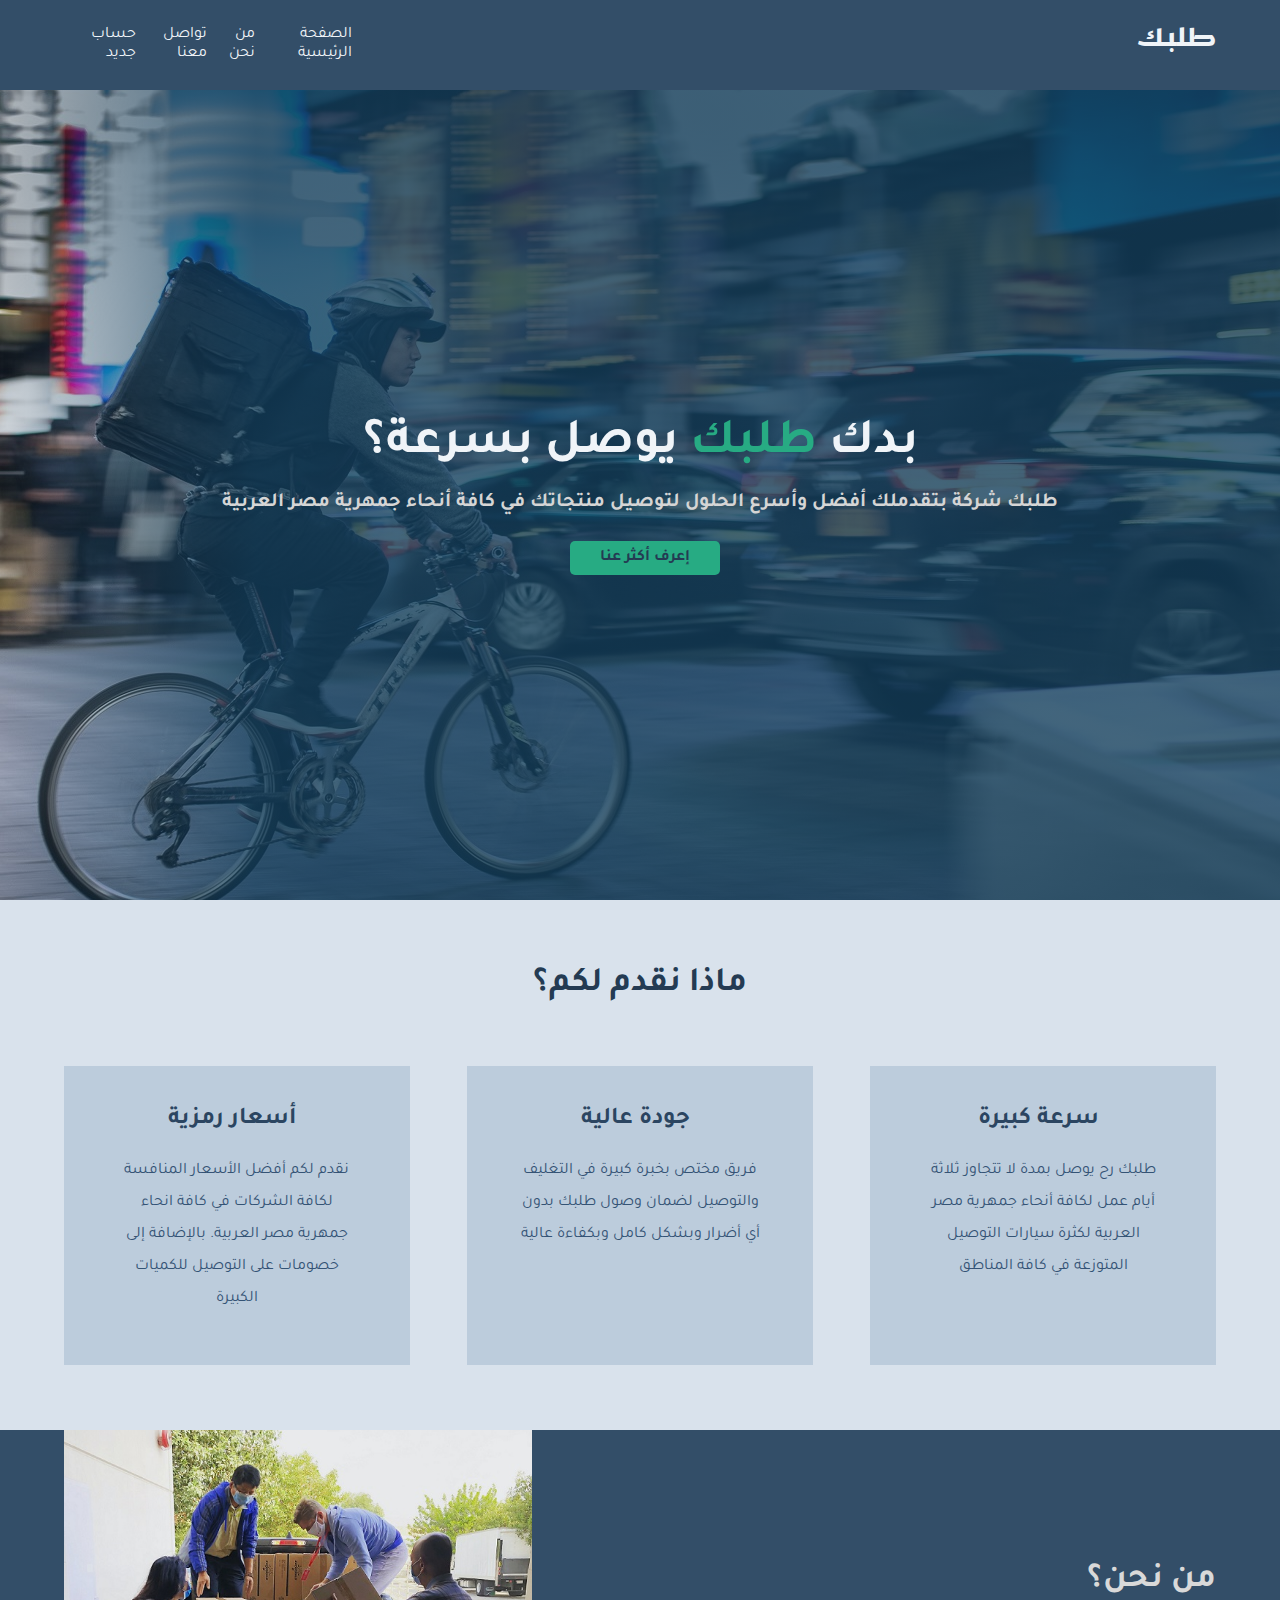
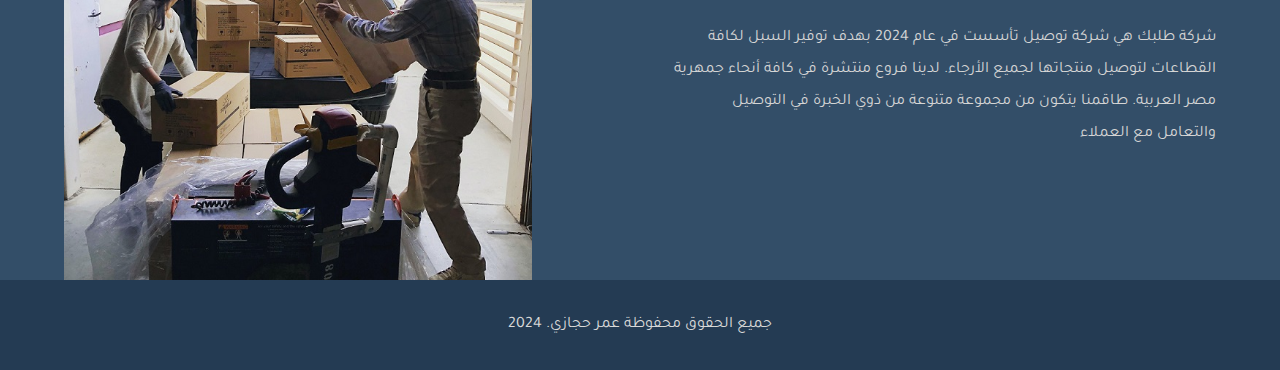
==== index.html @ 7c3dd83c "Add files via upload" ====
<!DOCTYPE html>
<html dir="rtl" lang="en">
  <head>
    <meta charset="UTF-8" />
    <meta name="viewport" content="width=device-width, initial-scale=1.0" />
    <meta property="og:title" content="طلبك" />
    <meta property="og:description" content="بنوصل طلبك لباب بيت عملاءك." />
    <meta property="og:image" content="https://i.ibb.co/tMDGsYd/og.jpg"/>

    <link rel="stylesheet" href="style.css" />
    
    <link rel="stylesheet" href="https://cdnjs.cloudflare.com/ajax/libs/font-awesome/5.15.1/css/all.min.css" integrity="sha512-+4zCK9k+qNFUR5X+cKL9EIR+ZOhtIloNl9GIKS57V1MyNsYpYcUrUeQc9vNfzsWfV28IaLL3i96P9sdNyeRssA==" crossorigin="anonymous" />
    <title>طلبك</title>
  </head>
  <body>
    <span class="up"><img class="up1" src="./images/up.png"></span>
    <div class="container">
      <div class="nav-container">
        <nav>
          <h3 class="logo">طلبك</h3>
          <ul>
            <li><a href="./index.html">الصفحة الرئيسية</a></li>
            <li><a href="#aboutus">من نحن</a></li>
            <li><a href="./Contact.html">تواصل معنا</a></li>
            <li><a href="./registration.html">حساب جديد</a></li>
          </ul>
        </nav>
      </div>
      <div class="hero">
        <div class="content">
          <h1>بدك <span> طلبك</span> يوصل بسرعة؟</h1>
          <h4>
            طلبك شركة بتقدملك أفضل وأسرع الحلول لتوصيل منتجاتك في كافة أنحاء
            جمهرية مصر العربية
          </h4>
          <a href="#qualities" class="btn">إعرف أكثر عنا</a>
        </div>
      </div>
      
      <section id="qualities">
        <h2>ماذا نقدم لكم؟</h2>
        <div class="qualities-container">

        <div class="quality">
          <div class="header-container">
            <i class="fas fa-tachometer-alt"></i>
            <h3>سرعة كبيرة</h3>
          </div>
          <p>
            طلبك رح يوصل بمدة لا تتجاوز ثلاثة أيام عمل لكافة أنحاء جمهرية مصر العربية لكثرة
            سيارات التوصيل المتوزعة في كافة المناطق
          </p>
        </div>
        <div class="quality">
          <div class="header-container">
            <i class="fas fa-star"></i>
            <h3>جودة عالية</h3>
          </div>
          <p>
            فريق مختص بخبرة كبيرة في التغليف والتوصيل لضمان وصول طلبك بدون أي
            أضرار وبشكل كامل وبكفاءة عالية
          </p>
        </div>
        <div class="quality">
          <div class="header-container">
            <i class="fas fa-money-bill-wave-alt"></i>
            <h3>أسعار رمزية</h3>
          </div>
          <p>
            نقدم لكم أفضل الأسعار المنافسة لكافة الشركات في كافة انحاء جمهرية مصر العربية.
            بالإضافة إلى خصومات على التوصيل للكميات الكبيرة
          </p>
        </div>
      </section>
      <div id='aboutus' class="about-container">
        <section class="about-us">
            <div class="about-content">
              <h2>من نحن؟</h2>
              <p>
                شركة طلبك هي شركة توصيل تأسست في عام 2024 بهدف توفير السبل لكافة
                القطاعات لتوصيل منتجاتها لجميع الأرجاء. لدينا فروع منتشرة في كافة
                أنحاء جمهرية مصر العربية. طاقمنا يتكون من مجموعة متنوعة من ذوي الخبرة في
                التوصيل والتعامل مع العملاء
              </p>
            </div>
            <img src="./images/who-are-we.jpg" alt="" />
        </div>
          </section>
      </div>
      <footer>
          <p>جميع الحقوق محفوظة عمر حجازي. 2024 </p>
      </footer>
    </div>
    <script src="script.js"></script>
  </body>
</html>
---- style.css ----
@import url("https://fonts.googleapis.com/css2?family=Kufam:wght@700&family=Tajawal:wght@400;700&display=swap");

* {
  margin: 0;
  padding: 0;
  box-sizing: border-box;
}

html {
  font-size: 10px;
  scroll-behavior: smooth;
}
body {
  font-family: "Tajawal", sans-serif;
  background: #d9e2ec;
  overflow-x: hidden;
}

h1 {
  font-size: 5rem;
  margin-bottom: 1rem;
  color: #f0f4f8;
}

h1 span {
  color: #27ab83;
}

h2 {
  color: #243b53;
  font-size: 3.4rem;
  margin-bottom: 1rem;
}

h3 {
  color: #2b4561;
  font-size: 2.4rem;
  margin-bottom: 1rem;
}
h4 {
  font-size: 2rem;
  width: 40%;
  line-height: 1.8;
  margin-bottom: 2rem;
  color: #d5d5d5;
}

p {
  font-size: 1.6rem;
  color: #345375;
  line-height: 2;
}

/* Nav Section */
.nav-container {
  background: #334e68;
  color: #f0f4f8;
}

nav {
  width: 90%;
  max-width: 1366px;
  margin: 0 auto;
  display: flex;
  justify-content: space-between;
  align-items: center;
  min-height: 10vh;
  font-size: 1.6rem;
}

nav .logo {
  font-family: "Kufam", cursive;
  font-weight: bold;
  flex: 3;
  color: #f0f4f8;
}

nav ul {
  display: flex;
  list-style-type: none;
  justify-content: space-between;
  flex: 1;
}

nav ul li a {
  color: #f0f4f8;
  text-decoration: none;
}

/* Hero Section */

.hero {
  height: 90vh;
  position: relative;
}

.hero::after {
  content: "";
  position: absolute;
  top: 0;
  left: 0;
  bottom: 0;
  z-index: -1;
  right: 0;
  background-image: linear-gradient(
      90deg,
      rgba(51, 78, 104, 0.2) 0%,
      rgba(20, 63, 92, 0.8) 20%
    ),
    url("./images/background.jpg");

  animation: herobg 3s ease-in;
  background-position: center;
}

.content {
  width: 90%;
  max-width: 1366px;
  margin: 0 auto;
  display: flex;
  flex-direction: column;
  justify-content: center;
  align-items: flex-start;
  height: 90vh;
}

.btn {
  font-family: inherit;
  font-size: 1.6rem;
  font-weight: bold;
  padding: 0.75rem 3rem;
  border-radius: 0.5rem;
  border: none;
  color: #243b53;
  background: #27ab83;
  text-decoration: none;
}

.btn:hover {
  background: #239673;
}

.btn:active {
  scale: 0.98;
}

/* Qualities Section */
#qualities {
  width: 90%;
  max-width: 1366px;
  margin: 4rem auto;
  height: 100%;
  min-height: 50vh;
  display: flex;
  flex-direction: column;
  justify-content: center;
  text-align: center;
}

.qualities-container {
  display: flex;
  justify-content: space-between;
  grid-gap: 2rem;
  padding-top: 5rem;
}

.quality {
  background: #bcccdc;
  padding: 4rem 0;
  width: 30%;
}

.quality p {
  text-align: center;
  width: 70%;
  margin: 1rem auto;
}

.header-container {
  display: flex;
  align-items: center;
  justify-content: center;
}

i {
  color: #27ab83;
  font-size: 2.4rem;
  margin-left: 1rem;
  opacity: 0.7;
}

/* About us */

.about-container {
  background: #334e68;
}
.about-us {
  width: 90%;
  max-width: 1366px;
  margin: 0 auto;
  height: 50vh;
  display: flex;
  justify-content: space-between;
}

.about-us img {
  width: 100%;
  height: 100%;
}

.about-us .about-content {
  display: flex;
  flex-direction: column;
  justify-content: center;
}

.about-content h2 {
  color: #d9d9d9;
}
.about-content p {
  margin-top: 1rem;
  width: 80%;
  color: #d5d5d5;
}

/* Contact us */

.contact-us {
  width: 90%;
  max-width: 1366px;
  margin: 5rem auto 0 auto;
  height: 100%;
  padding: 2rem 0;
  text-align: center;
}

form {
  display: flex;
  flex-direction: column;
  padding: 5rem 0;
  width: 100%;
  align-items: center;
}

form .btn {
  width: 100px;
  text-align: center;
}

label,
input,
textarea,
.btn {
  font-family: inherit;
  font-size: 1.6rem;
}

label,
input,
textarea {
  margin-bottom: 1.5rem;
}

input,
textarea {
  width: 80%;
  border-radius: 1rem;
  border: none;
  outline: none;
  padding: 0.75rem 2rem;
}
.contact-us {
  text-align: center;
}

textarea {
  resize: vertical;
}

/* Footer */
footer {
  background: #243b53;
  display: flex;
  justify-content: center;
  align-items: center;
  height: 10vh;
}

footer p {
  color: #d9d9d9;
}

@keyframes herobg {
  from {
    transform: scale(1.2);
  }
  to {
    transform: scale(1);
  }
}

/* Responsive Design */

@media (max-width: 1400px) {
  .hero .content {
    align-items: center;
    text-align: center;
  }
  .hero h4 {
    width: 100%;
  }

  .hero::after {
    animation: none;
  }
}
@media (max-width: 1042px) {
  html {
    font-size: 10px;
  }

  nav ul {
    flex-direction: column;
  }
  nav ul li {
    margin: 0.5rem 0;
  }

  .qualities-container {
    flex-wrap: wrap;
  }
  .quality {
    width: 100%;
  }
}

@media (max-width: 752px) {
  html {
    font-size: 8px;
  }

  .about-us img {
    display: none;
  }
  .about-content {
    justify-content: center;
    align-items: center;
    text-align: center;
  }
}

@media (min-width: 1400px) {
  input,
  textarea {
    width: 40%;
  }
}

.up{
  display: none;
 position: fixed;
 bottom:20px;
 right: 20px;
 cursor: pointer;
}

.show{
  display: block;
}
.up1{
  width: 40px;
  height: 40px;
  object-fit: cover; 
}

form {
  background-color: white;
  padding: 20px;
  border: 1px solid #ccc;
  border-radius: 5px;
  max-width: 500px;
  margin: 0 auto;
}

label {
  display: block;
  margin-bottom: 5px;
}

input[type="text"],
input[type="email"],
input[type="tel"] {
  width: 100%;
  padding: 10px;
  border: 1px solid #ccc;
  border-radius: 3px;
}

input[type="password"] {
  /* Same styles as text inputs, but hide characters as typed */
  width: 100%;
  padding: 10px;
  border: 1px solid #ccc;
  border-radius: 3px;
  /* Hide characters with asterisk */
  -webkit-text-security: disc;
}

input[type="checkbox"] {
  vertical-align: middle;
  margin-right: 5px;
}

a {
  color: #333;
  text-decoration: none;
  margin-left: 10px;
}

a:hover {
  color: #666;
}

button {
  background-color: #4CAF50;
  color: white;
  padding: 10px 20px;
  border: none;
  border-radius: 5px;
  cursor: pointer;
  margin-top: 10px;
}

button:hover {
  background-color: #3e8e41;
}
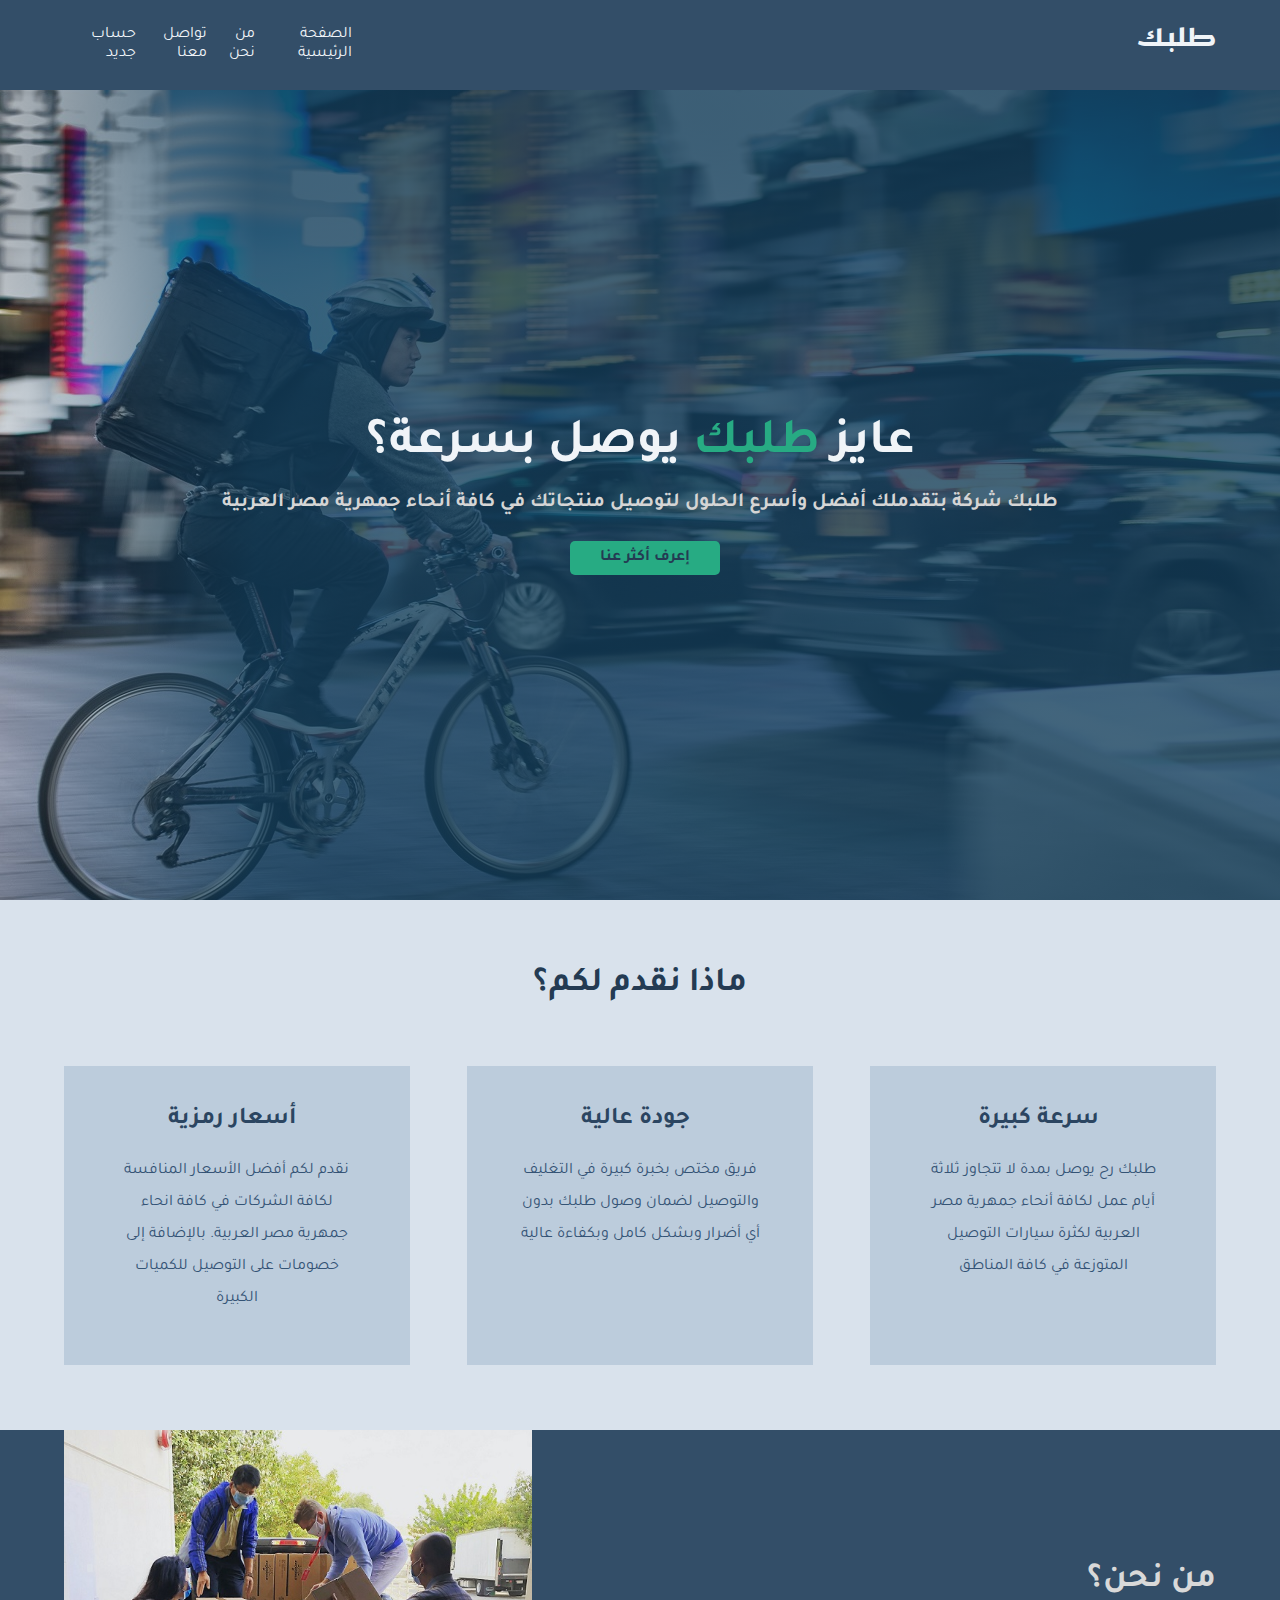
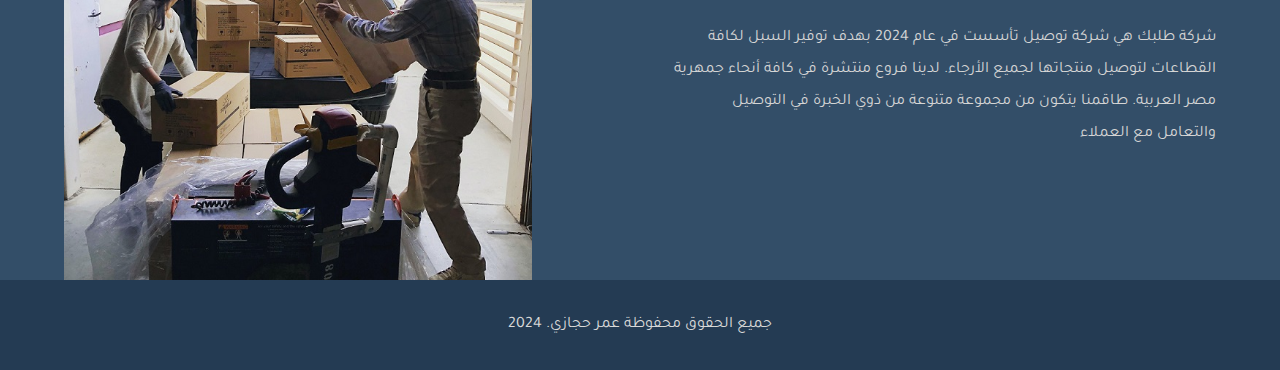
==== commit 3f3623d5: "Update index.html" ====
--- a/index.html
+++ b/index.html
@@ -28,7 +28,7 @@
       </div>
       <div class="hero">
         <div class="content">
-          <h1>بدك <span> طلبك</span> يوصل بسرعة؟</h1>
+          <h1>عايز <span> طلبك</span> يوصل بسرعة؟</h1>
           <h4>
             طلبك شركة بتقدملك أفضل وأسرع الحلول لتوصيل منتجاتك في كافة أنحاء
             جمهرية مصر العربية
